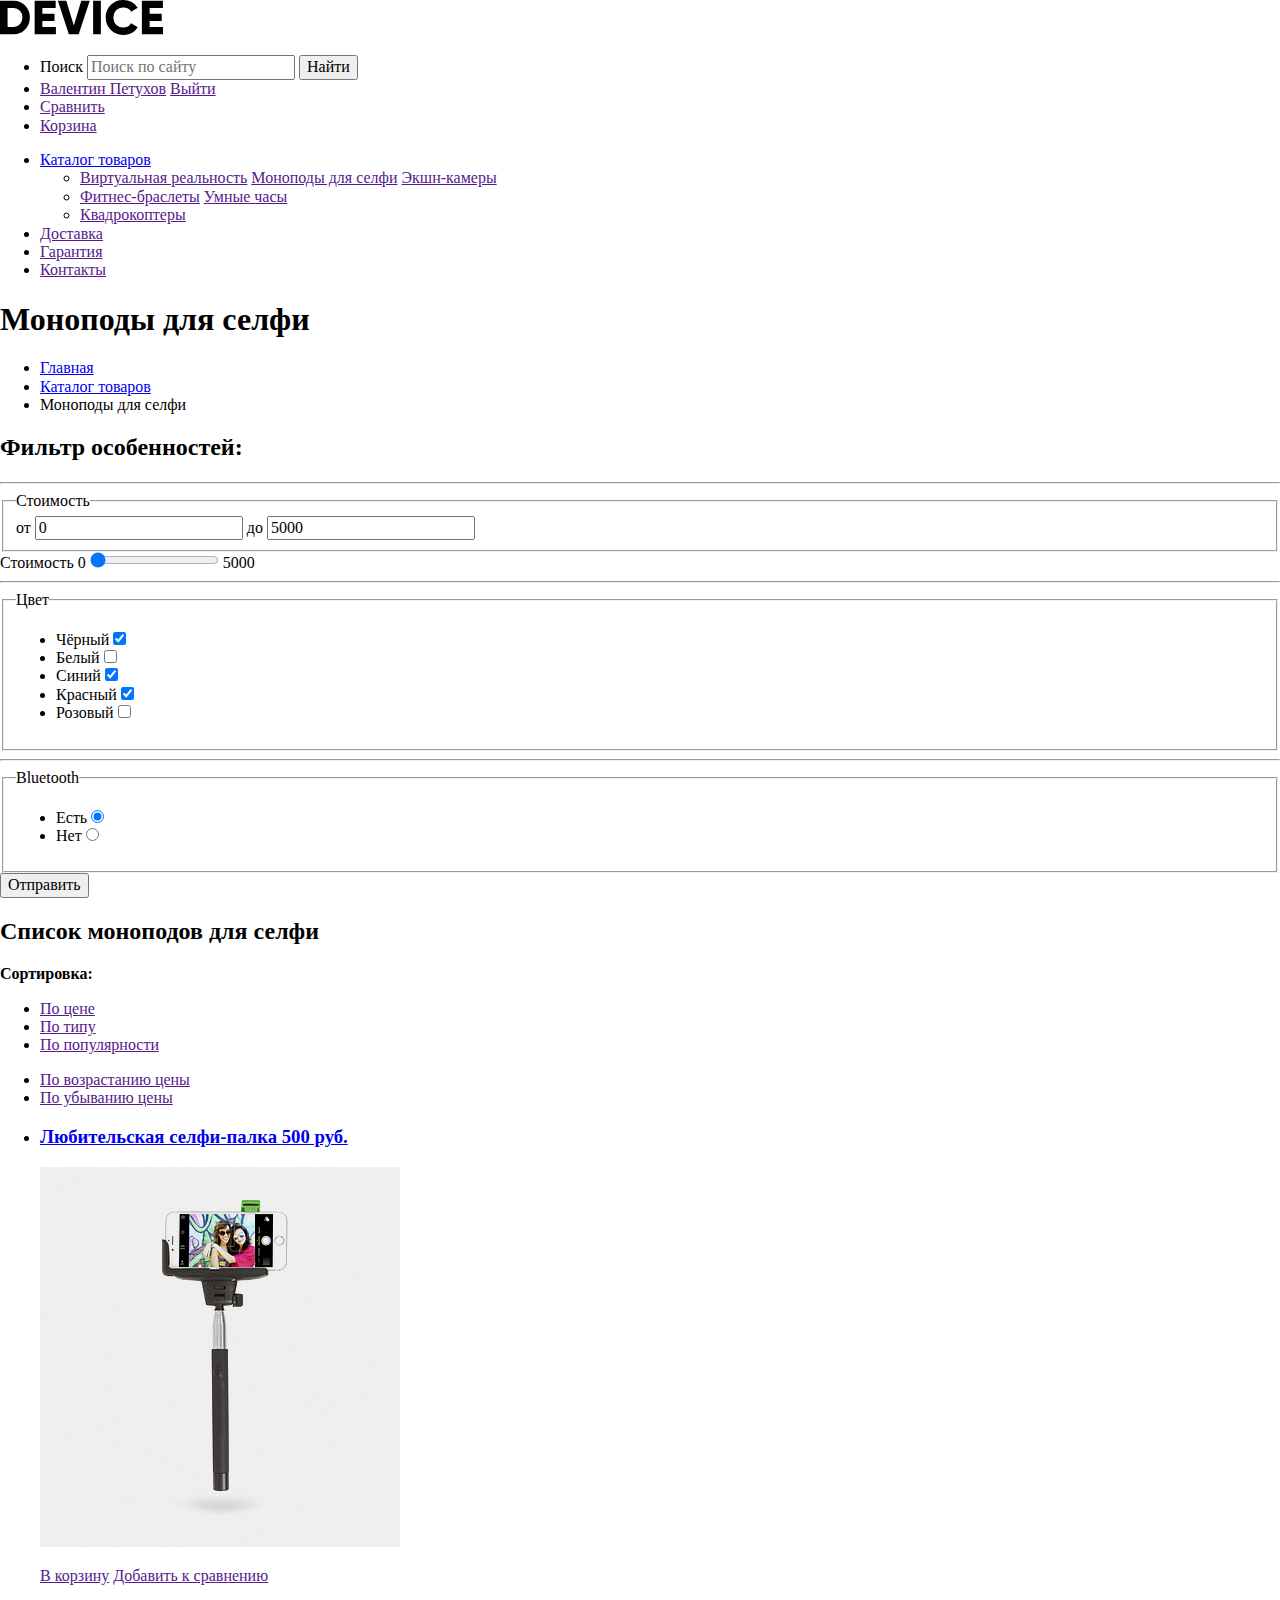
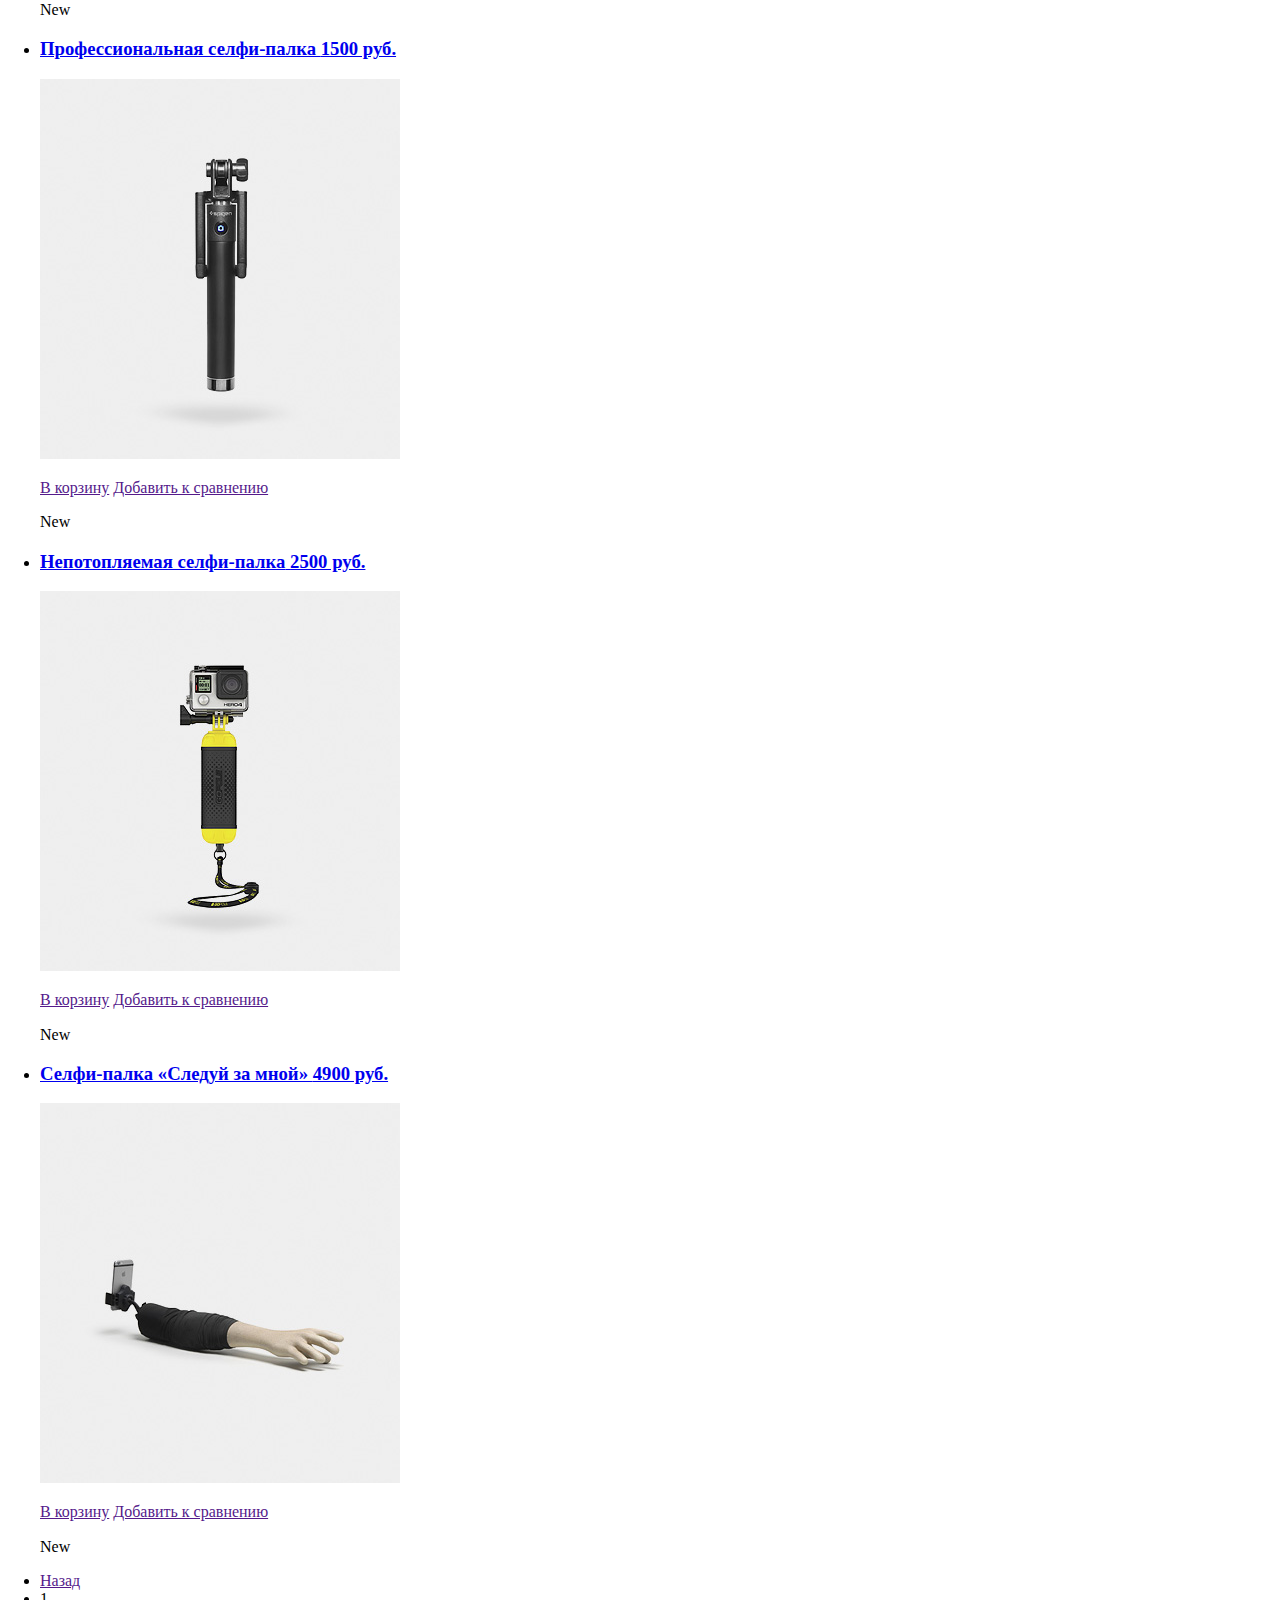
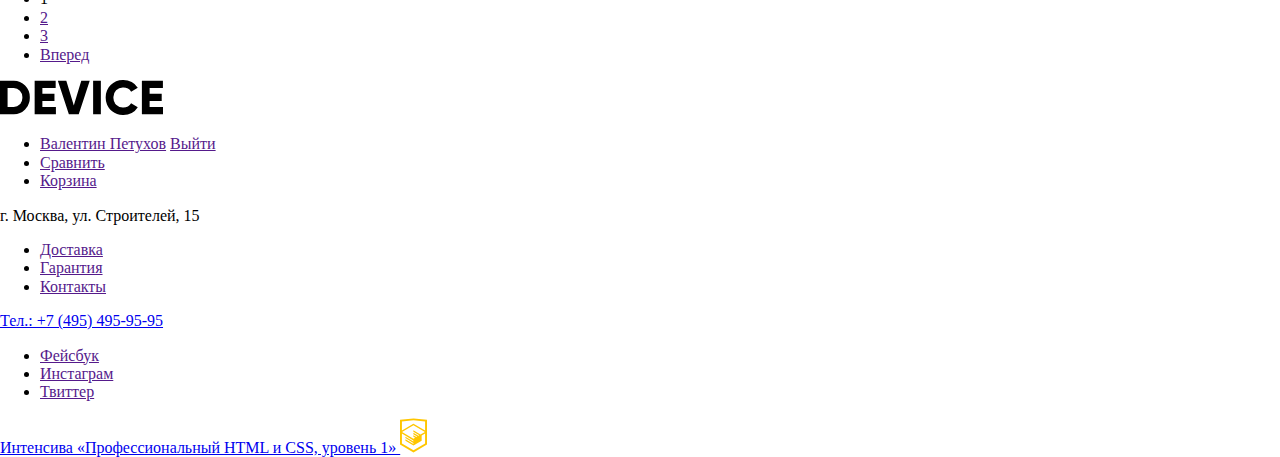
==== catalog.html @ 9bf0dfb0 "Site files added" ====
<!DOCTYPE html>
<html lang="ru">
  <head>
    <meta charset="utf-8">
    <title>Девайс интернет-магазин гаджетов</title>
    <link rel="stylesheet" href="css/normalize.css">
  </head>
  <body>
    <div class="container">
      <header class="main-header">
        <nav class="main-nav">
          <a class="main-header-logo" href="index.html">
            <img src="img/device-logo.svg" width="163" height="35" alt="Логотип сайта Device">
          </a>
          <ul class="user-nav">
            <li>
              <form action="https://echo.htmlacademy.ru" method="GET">
                <label class="visually-hidden" for="search-field">Поиск</label>
                <input type="search" name="search" id="search-field" placeholder="Поиск по сайту">
                <button type="submit">Найти</button>
              </form>
            </li>
            <li>
              <a href="">Валентин Петухов</a>
              <a href="">Выйти</a>
            </li>
            <li><a href="">Сравнить</a></li>
            <li><a href="">Корзина</a></li>
          </ul>
          <ul class="menu-nav">
            <li>
              <a href="catalog.html">Каталог товаров</a>
              <ul class="submenu-nav">
                <li>
                  <a href="">Виртуальная реальность</a>
                  <a href="">Моноподы для селфи</a>
                  <a href="">Экшн-камеры</a>
                </li>
                <li>
                  <a href="">Фитнес-браслеты</a>
                  <a href="">Умные часы</a>
                </li>
                <li>
                  <a href="">Квадрокоптеры</a>
                </li>
              </ul>
            </li>
            <li><a href="">Доставка</a></li>
            <li><a href="">Гарантия</a></li>
            <li><a href="">Контакты</a></li>
          </ul>
        </nav>
      </header>
    </div>

    <main class="container">
      <h1 class="page-title">Моноподы для селфи</h1>
      <ul class="breadcrumbs">
        <li><a href="index.html">Главная</a></li>
        <li><a href="catalog.html">Каталог товаров</a></li>
        <li class="breadcrumbs-current">Моноподы для селфи</li>
      </ul>

    <section class="filters">
      <h2 class="visually-hidden">Фильтр особенностей:</h2>
      <form class="filter" action="https://echo.htmlacademy.ru" method="GET">
        <hr>
        <fieldset>
          <legend>Стоимость</legend>
          <div class="range-filter">
            <div class="range-controls">
              <div class="scale">
                <div class="bar"></div>
              </div>
              <div class="toggle toggle-min"></div>
              <div class="toggle toggle-max"></div>
            </div>
            <div class="price-controls">
              <label class="min-price">от <input name="min-price" type="text" value="0"></label>
              <label class="max-price">до <input name="max-price" type="text" value="5000"></label>
            </div>
          </div>
        </fieldset>
        <label for="filter-cost">Стоимость</label>
        0 <input type="range" name="cost" id="filter-cost" value="0" min="0" max="5000"> 5000
        <hr>
        <fieldset>
          <legend>Цвет</legend>
          <ul>
            <li class="filter-option">
              <label for="black-color">Чёрный</label>
              <input class="visually-hidden filter-input filter-input-checkbox" type="checkbox" name="black-filter" id="black-color" checked>
            </li>
            <li class="filter-option">
              <label for="white-color">Белый</label>
              <input class="visually-hidden filter-input filter-input-checkbox" type="checkbox" name="white-filter" id="white-color">
            </li>
            <li class="filter-option">
              <label for="blue-color">Синий</label>
              <input class="visually-hidden filter-input filter-input-checkbox" type="checkbox" name="blue-filter" id="blue-color" checked>
            </li>
            <li class="filter-option">
              <label for="red-color">Красный</label>
              <input class="visually-hidden filter-input filter-input-checkbox" type="checkbox" name="red-filter" id="red-color" checked>
            </li>
            <li class="filter-option">
              <label for="pink-color">Розовый</label>
              <input class="visually-hidden filter-input filter-input-checkbox" type="checkbox" name="pink-filter" id="pink-color">
            </li>
          </ul>
        </fieldset>
        <hr>
        <fieldset>
          <legend>Bluetooth</legend>
          <ul>
            <li class="filter-option">
              <label for="bluetooth-yes">Есть</label>
              <input class="visually-hidden filter-input filter-input-radio" type="radio" value="bluetooth-yes" name="bluetooth" id="bluetooth-yes" checked>
            </li>
            <li class="filter-option">
              <label for="bluetooth-no">Нет</label>
              <input class="visually-hidden filter-input filter-input-radio" type="radio" value="bluetooth-no" name="bluetooth" id="bluetooth-no">
            </li>
          </ul>
        </fieldset>
        <button class="button button-filter" type="submit">Отправить</button>
      </form>
    </section>

    <section class="catalog">
      <h2 class="visually-hidden">Список моноподов для селфи</h2>
      <div class="sort">
        <b>Сортировка:</b>
        <ul>
          <li><a href="">По цене</a></li>
          <li><a href="">По типу</a></li>
          <li><a href="">По популярности</a></li>
        </ul>
        <ul>
          <li><a href="">По возрастанию цены</a></li>
          <li><a href="">По убыванию цены</a></li>
        </ul>
      </div>
      <ul class="catalog-list">
        <li class="catalog-item">
          <h3>
            <a href="catalog-item.html">
              <span>Любительская селфи-палка</span>
              <span>500 руб.</span>
            </a>
          </h3>
          <p>
            <a href="catalog-item.html">
              <img src="img/item-1.jpg" width="360" height="380" alt="Любительская селфи-палка">
            </a>
          </p>
          <p>
            <a href="">В корзину</a>
            <a href="">Добавить к сравнению</a>
          </p>
          <span class="visually-hidden new-item">New</span>
        </li>

        <li class="catalog-item">
          <h3>
            <a href="catalog-item.html">
              <span>Профессиональная селфи-палка</span>
              <span>1500 руб.</span>
            </a>
          </h3>
          <p>
            <a href="catalog-item.html">
              <img src="img/item-2.jpg" width="360" height="380" alt="Профессиональная селфи-палка">
            </a>
          </p>
          <p>
            <a href="">В корзину</a>
            <a href="">Добавить к сравнению</a>
          </p>
          <span class="visually-hidden new-item">New</span>
        </li>

        <li class="catalog-item">
          <h3>
            <a href="catalog-item.html">
              <span>Непотопляемая селфи-палка</span>
              <span>2500 руб.</span>
            </a>
          </h3>
          <p>
            <a href="catalog-item.html">
              <img src="img/item-3.jpg" width="360" height="380" alt="Непотопляемая селфи-палка">
            </a>
          </p>
          <p>
            <a href="">В корзину</a>
            <a href="">Добавить к сравнению</a>
          </p>
          <span class="visually-hidden new-item">New</span>
        </li>

        <li class="catalog-item">
          <h3>
            <a href="catalog-item.html">
              <span>Селфи-палка «Следуй за мной»</span>
              <span>4900 руб.</span>
            </a>
          </h3>
          <p>
            <a href="catalog-item.html">
              <img src="img/item-4.jpg" width="360" height="380" alt="Селфи-палка «Следуй за мной»">
            </a>
          </p>
          <p>
            <a href="">В корзину</a>
            <a href="">Добавить к сравнению</a>
          </p>
          <span class="visually-hidden new-item">New</span>
        </li>
      </ul>
      <ul class="pagination-list">
        <li class="pagination-item pagination-item-prev"><a href="">Назад</a></li>
        <li class="pagination-item pagination-item-current"><a>1</a></li>
        <li class="pagination-item"><a href="">2</a></li>
        <li class="pagination-item"><a href="">3</a></li>
        <li class="pagination-item popular-item-next"><a href="">Вперед</a></li>
      </ul>
    </section>
    </main>
    <footer class="main-footer">
      <div class="footer-user-block">
        <img src="img/device-logo.svg" width="163" height="35" alt="Логотип сайта Device">
        <ul>
          <li>
            <a href="">Валентин Петухов</a>
            <a href="">Выйти</a>
          </li>
          <li><a href="">Сравнить</a></li>
          <li><a href="">Корзина</a></li>
        </ul>
      </div>
      <div class="footer-contacts">
        <p>г. Москва, ул. Строителей, 15</p>
        <ul>
          <li><a href="">Доставка</a></li>
          <li><a href="">Гарантия</a></li>
          <li><a href="">Контакты</a></li>
        </ul>
        <a href="tel:+74954959595" aria-label="Телефон для связи">Тел.: +7 (495) 495-95-95</a>
      </div>
      <div class="footer-social">
        <ul>
          <li><a class="social-button" href="">Фейсбук</a></li>
          <li><a class="social-button" href="">Инстаграм</a></li>
          <li><a class="social-button" href="">Твиттер</a></li>
        </ul>
        <a href="https://htmlacademy.ru/intensive/htmlcss">Интенсива «Профессиональный HTML и CSS, уровень 1»
          <img src="img/logo-htmlacademy.svg" alt="HTML Academy" width="27" height="35">
        </a>
      </div>
    </footer>
  </body>
</html>
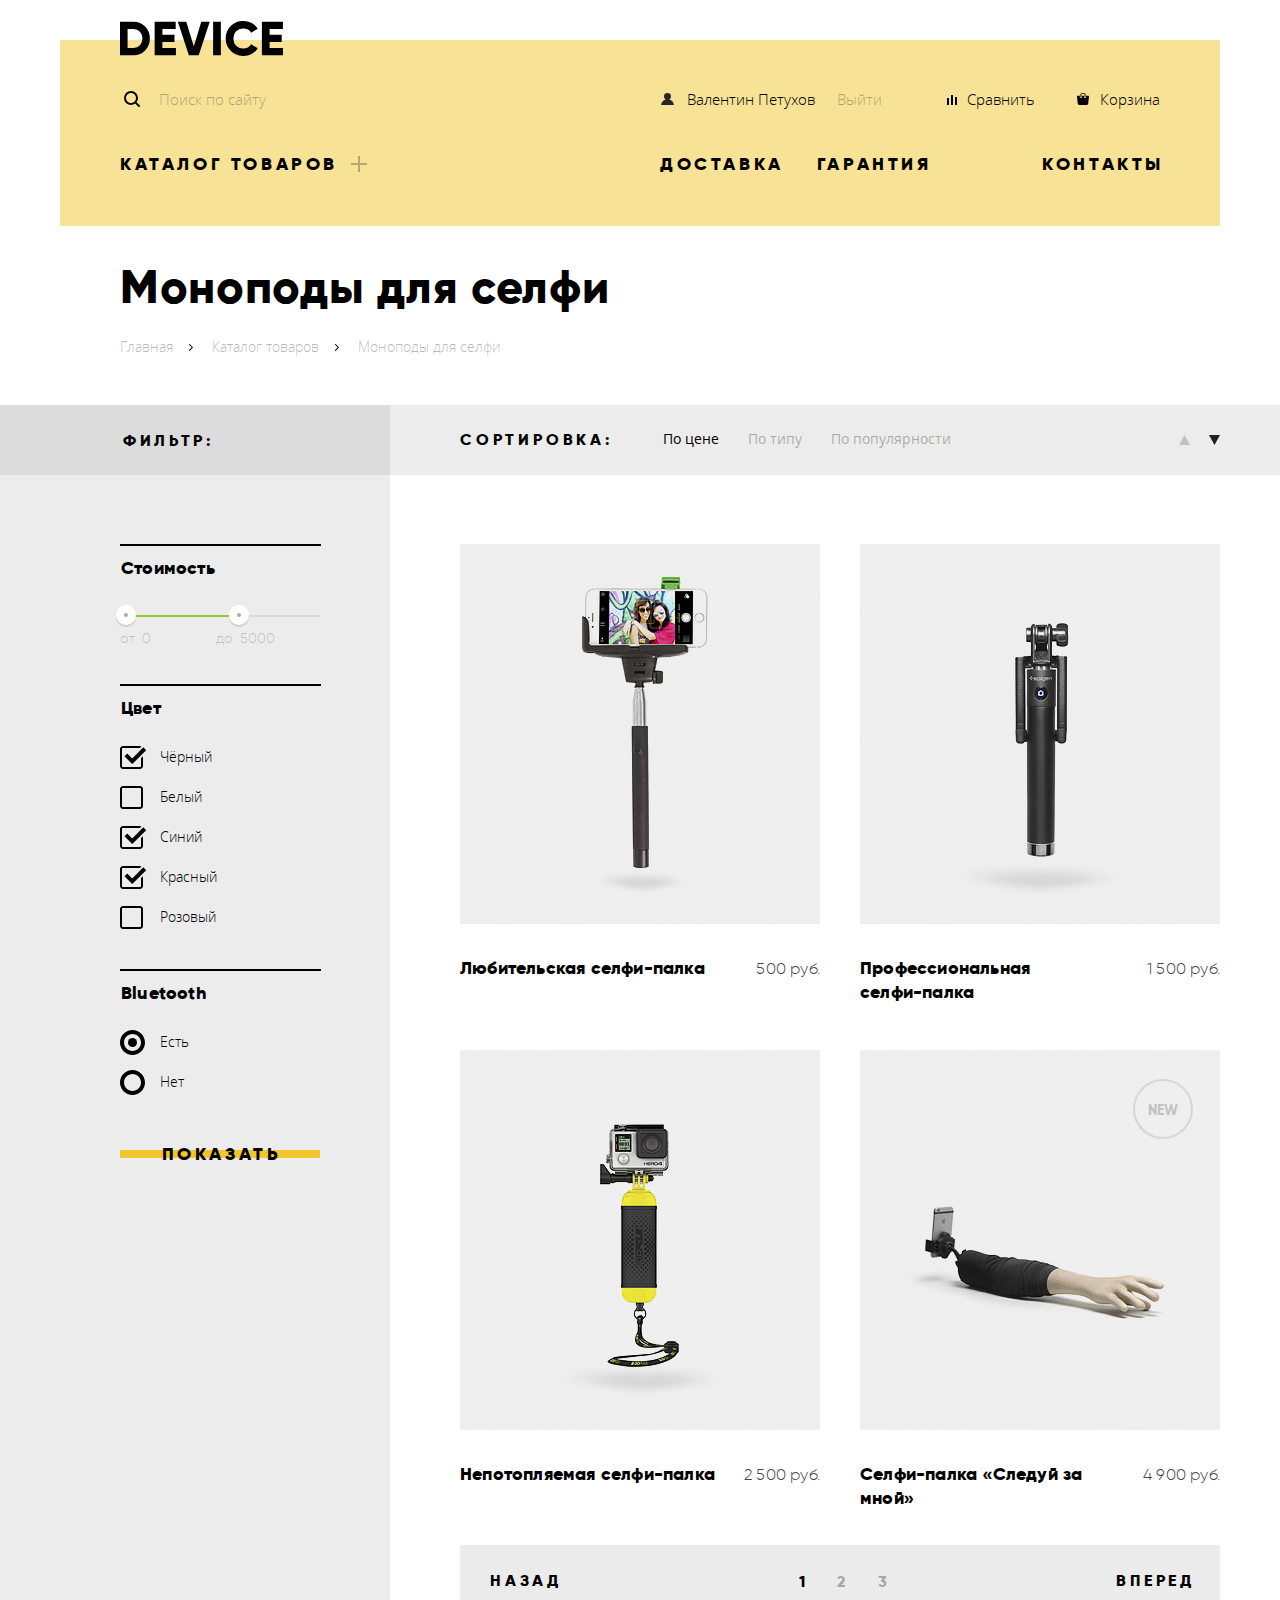
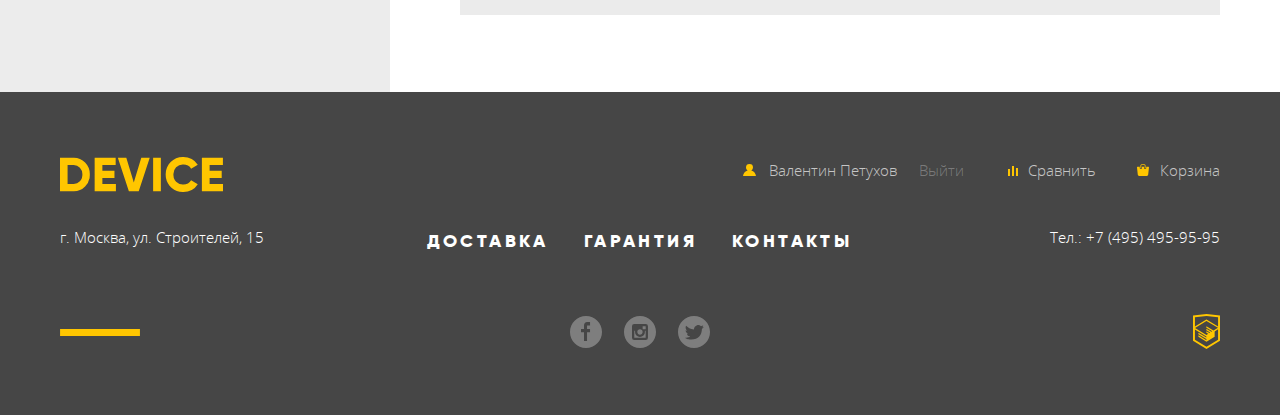
==== commit b5a20911: "Add files via upload" ====
--- a/catalog.html
+++ b/catalog.html
@@ -4,33 +4,35 @@
     <meta charset="utf-8">
     <title>Девайс интернет-магазин гаджетов</title>
     <link rel="stylesheet" href="css/normalize.css">
+    <link rel="stylesheet" href="css/style.min.css">
   </head>
-  <body>
+  <body class="inner-page">
     <div class="container">
       <header class="main-header">
-        <nav class="main-nav">
-          <a class="main-header-logo" href="index.html">
+        <nav class="main-navigation">
+          <a class="header-logo" href="index.html">
             <img src="img/device-logo.svg" width="163" height="35" alt="Логотип сайта Device">
           </a>
           <ul class="user-nav">
+            <li class="search-block">
+              <form class="search-form" action="https://echo.htmlacademy.ru" method="GET">
+
+                <input type="search" name="search" id="search-field" placeholder="Поиск по сайту">
+                <label for="search-field"><span class="visually-hidden">Поиск</span></label>
+                <button class="search-button" type="submit">Найти</button>
+              </form>
+            </li>
             <li>
-              <form action="https://echo.htmlacademy.ru" method="GET">
-                <label class="visually-hidden" for="search-field">Поиск</label>
-                <input type="search" name="search" id="search-field" placeholder="Поиск по сайту">
-                <button type="submit">Найти</button>
-              </form>
-            </li>
+              <a class="user-link user-link--profile" href="user-profile.html">Валентин Петухов</a>
+              <a class="user-link user-link--login" href="">Выйти</a>
+            </li>
+            <li><a class="user-link user-link--compare" href="">Сравнить</a></li>
+            <li><a class="user-link user-link--cart" href="">Корзина</a></li>
+          </ul>
+          <ul class="site-nav">
             <li>
-              <a href="">Валентин Петухов</a>
-              <a href="">Выйти</a>
-            </li>
-            <li><a href="">Сравнить</a></li>
-            <li><a href="">Корзина</a></li>
-          </ul>
-          <ul class="menu-nav">
-            <li>
-              <a href="catalog.html">Каталог товаров</a>
-              <ul class="submenu-nav">
+              <a>Каталог товаров</a>
+              <ul class="sub-menu">
                 <li>
                   <a href="">Виртуальная реальность</a>
                   <a href="">Моноподы для селфи</a>
@@ -53,210 +55,237 @@
       </header>
     </div>
 
-    <main class="container">
-      <h1 class="page-title">Моноподы для селфи</h1>
-      <ul class="breadcrumbs">
-        <li><a href="index.html">Главная</a></li>
-        <li><a href="catalog.html">Каталог товаров</a></li>
-        <li class="breadcrumbs-current">Моноподы для селфи</li>
-      </ul>
-
-    <section class="filters">
-      <h2 class="visually-hidden">Фильтр особенностей:</h2>
-      <form class="filter" action="https://echo.htmlacademy.ru" method="GET">
-        <hr>
-        <fieldset>
-          <legend>Стоимость</legend>
-          <div class="range-filter">
-            <div class="range-controls">
-              <div class="scale">
-                <div class="bar"></div>
-              </div>
-              <div class="toggle toggle-min"></div>
-              <div class="toggle toggle-max"></div>
-            </div>
-            <div class="price-controls">
-              <label class="min-price">от <input name="min-price" type="text" value="0"></label>
-              <label class="max-price">до <input name="max-price" type="text" value="5000"></label>
-            </div>
-          </div>
-        </fieldset>
-        <label for="filter-cost">Стоимость</label>
-        0 <input type="range" name="cost" id="filter-cost" value="0" min="0" max="5000"> 5000
-        <hr>
-        <fieldset>
-          <legend>Цвет</legend>
-          <ul>
-            <li class="filter-option">
-              <label for="black-color">Чёрный</label>
-              <input class="visually-hidden filter-input filter-input-checkbox" type="checkbox" name="black-filter" id="black-color" checked>
-            </li>
-            <li class="filter-option">
-              <label for="white-color">Белый</label>
-              <input class="visually-hidden filter-input filter-input-checkbox" type="checkbox" name="white-filter" id="white-color">
-            </li>
-            <li class="filter-option">
-              <label for="blue-color">Синий</label>
-              <input class="visually-hidden filter-input filter-input-checkbox" type="checkbox" name="blue-filter" id="blue-color" checked>
-            </li>
-            <li class="filter-option">
-              <label for="red-color">Красный</label>
-              <input class="visually-hidden filter-input filter-input-checkbox" type="checkbox" name="red-filter" id="red-color" checked>
-            </li>
-            <li class="filter-option">
-              <label for="pink-color">Розовый</label>
-              <input class="visually-hidden filter-input filter-input-checkbox" type="checkbox" name="pink-filter" id="pink-color">
-            </li>
-          </ul>
-        </fieldset>
-        <hr>
-        <fieldset>
-          <legend>Bluetooth</legend>
-          <ul>
-            <li class="filter-option">
-              <label for="bluetooth-yes">Есть</label>
-              <input class="visually-hidden filter-input filter-input-radio" type="radio" value="bluetooth-yes" name="bluetooth" id="bluetooth-yes" checked>
-            </li>
-            <li class="filter-option">
-              <label for="bluetooth-no">Нет</label>
-              <input class="visually-hidden filter-input filter-input-radio" type="radio" value="bluetooth-no" name="bluetooth" id="bluetooth-no">
-            </li>
-          </ul>
-        </fieldset>
-        <button class="button button-filter" type="submit">Отправить</button>
-      </form>
-    </section>
-
-    <section class="catalog">
-      <h2 class="visually-hidden">Список моноподов для селфи</h2>
-      <div class="sort">
-        <b>Сортировка:</b>
-        <ul>
-          <li><a href="">По цене</a></li>
-          <li><a href="">По типу</a></li>
-          <li><a href="">По популярности</a></li>
-        </ul>
-        <ul>
-          <li><a href="">По возрастанию цены</a></li>
-          <li><a href="">По убыванию цены</a></li>
+    <main class="inner-content">
+      <div class="container">
+        <h1 class="page-title">Моноподы для селфи</h1>
+        <ul class="breadcrumbs">
+          <li><a href="index.html">Главная</a></li>
+          <li><a href="catalog.html">Каталог товаров</a></li>
+          <li class="breadcrumbs-current">Моноподы для селфи</li>
         </ul>
       </div>
-      <ul class="catalog-list">
-        <li class="catalog-item">
-          <h3>
-            <a href="catalog-item.html">
-              <span>Любительская селфи-палка</span>
-              <span>500 руб.</span>
+
+      <div class="catalog-wrapper">
+        <div class="container">
+          <div class="main-container">
+            <div class="catalog-columns">
+              <section class="filters">
+                <h2>Фильтр:</h2>
+                <form class="filter" action="https://echo.htmlacademy.ru" method="GET">
+                  <hr>
+                  <fieldset>
+                    <legend>Стоимость</legend>
+                    <div class="range-filter">
+                      <div class="range-controls">
+                        <div class="scale">
+                          <div class="bar"></div>
+                        </div>
+                        <div class="toggle toggle-min"></div>
+                        <div class="toggle toggle-max"></div>
+                      </div>
+                      <div class="price-controls">
+                        <label class="min-price">от <input name="min-price" type="text" value="0"></label>
+                        <label class="max-price">до <input name="max-price" type="text" value="5000"></label>
+                      </div>
+                    </div>
+                  </fieldset>
+
+                  <hr>
+                  <fieldset>
+                    <legend>Цвет</legend>
+                    <ul class="filter-color">
+                      <li class="filter-option">
+                        <input class="visually-hidden filter-input filter-input-checkbox" type="checkbox" name="black-filter" id="black-color" checked>
+                        <label for="black-color">Чёрный</label>
+                      </li>
+                      <li class="filter-option">
+                        <input class="visually-hidden filter-input filter-input-checkbox" type="checkbox" name="white-filter" id="white-color">
+                        <label for="white-color">Белый</label>
+                      </li>
+                      <li class="filter-option">
+                        <input class="visually-hidden filter-input filter-input-checkbox" type="checkbox" name="blue-filter" id="blue-color" checked>
+                        <label for="blue-color">Синий</label>
+                      </li>
+                      <li class="filter-option">
+                        <input class="visually-hidden filter-input filter-input-checkbox" type="checkbox" name="red-filter" id="red-color" checked>
+                        <label for="red-color">Красный</label>
+                      </li>
+                      <li class="filter-option">
+                        <input class="visually-hidden filter-input filter-input-checkbox" type="checkbox" name="pink-filter" id="pink-color">
+                        <label for="pink-color">Розовый</label>
+                      </li>
+                    </ul>
+                  </fieldset>
+                  <hr>
+                  <fieldset>
+                    <legend>Bluetooth</legend>
+                    <ul class="filter-bluetooth">
+                      <li class="filter-option">
+                        <input class="visually-hidden filter-input filter-input-radio" type="radio" value="bluetooth-yes" name="bluetooth" id="bluetooth-yes" checked>
+                        <label for="bluetooth-yes">Есть</label>
+                      </li>
+                      <li class="filter-option">
+                        <input class="visually-hidden filter-input filter-input-radio" type="radio" value="bluetooth-no" name="bluetooth" id="bluetooth-no">
+                        <label for="bluetooth-no">Нет</label>
+                      </li>
+                    </ul>
+                  </fieldset>
+                  <button class="button button-filter" type="submit">Показать</button>
+                </form>
+              </section>
+
+              <section class="catalog">
+                <div class="sort">
+                  <h2>Сортировка:</h2>
+                  <ul class="sort-type">
+                    <li><a class="sort-link sort-link--active">По цене</a></li>
+                    <li><a class="sort-link" href="">По типу</a></li>
+                    <li><a class="sort-link" href="">По популярности</a></li>
+                  </ul>
+                  <ul class="sort-switch">
+                    <li><a class="sort-link sort-link--ascending" href=""><span class="visually-hidden">По возрастанию</span></a></li>
+                    <li><a class="sort-link sort-link--active sort-link--descending" href=""><span class="visually-hidden">По убыванию</span></a></li>
+                  </ul>
+                </div>
+                <ul class="catalog-items">
+                  <li class="catalog-item">
+                    <h3>
+                      <a class="item-link" href="catalog-item.html">
+                        <span class="item-title">Любительская селфи-палка</span>
+                        <span class="item-price">500 руб.</span>
+                      </a>
+                    </h3>
+                    <a class="item-image" href="catalog-item.html">
+                      <img src="img/item-1.jpg" width="360" height="380" alt="Любительская селфи-палка">
+                      <span class="flag">New</span>
+                    </a>
+                    <div class="item-actions">
+                      <a class="button" href="">В корзину</a>
+                      <a class="add-to-compare" href="">Добавить к сравнению</a>
+                    </div>
+                  </li>
+
+                  <li class="catalog-item">
+                    <h3>
+                      <a class="item-link" href="catalog-item.html">
+                        <span class="item-title">Профессиональная<br> селфи-палка</span>
+                        <span class="item-price">1 500 руб.</span>
+                      </a>
+                    </h3>
+                    <a class="item-image" href="catalog-item.html">
+                      <img src="img/item-2.jpg" width="360" height="380" alt="Профессиональная селфи-палка">
+                      <span class="flag">New</span>
+                    </a>
+                    <div class="item-actions">
+                      <a class="button" href="">В корзину</a>
+                      <a class="add-to-compare" href="">Добавить к сравнению</a>
+                    </div>
+                  </li>
+
+                  <li class="catalog-item">
+                    <h3>
+                      <a class="item-link" href="catalog-item.html">
+                        <span class="item-title">Непотопляемая селфи-палка</span>
+                        <span class="item-price">2 500 руб.</span>
+                      </a>
+                    </h3>
+                    <a class="item-image" href="catalog-item.html">
+                      <img src="img/item-3.jpg" width="360" height="380" alt="Непотопляемая селфи-палка">
+                      <span class="flag">New</span>
+                    </a>
+                    <div class="item-actions">
+                      <a class="button" href="">В корзину</a>
+                      <a class="add-to-compare" href="">Добавить к сравнению</a>
+                    </div>
+                  </li>
+
+                  <li class="catalog-item">
+                    <h3>
+                      <a class="item-link" href="catalog-item.html">
+                        <span class="item-title">Селфи-палка «Следуй за<br> мной»</span>
+                        <span class="item-price">4 900 руб.</span>
+                      </a>
+                    </h3>
+                    <a class="item-image" href="catalog-item.html">
+                      <img src="img/item-4.jpg" width="360" height="380" alt="Селфи-палка «Следуй за мной»">
+                      <span class="flag flag-new">New</span>
+                    </a>
+                    <div class="item-actions">
+                      <a class="button" href="">В корзину</a>
+                      <a class="add-to-compare" href="">Добавить к сравнению</a>
+                    </div>
+                  </li>
+                </ul>
+                <div class="pagination-list">
+                  <button class="pagination-button pagination-button-back">Назад</button>
+                  <ul>
+                    <li class="pagination-button">
+                      <a class="pagination-link pagination-link-current">1</a>
+                    </li>
+                    <li class="pagination-button">
+                      <a class="pagination-link" href="">2</a>
+                    </li>
+                    <li class="pagination-button">
+                      <a class="pagination-link" href="">3</a>
+                    </li>
+                  </ul>
+                  <button class="pagination-button pagination-button-next">Вперед</button>
+                </div>
+              </section>
+            </div>
+          </div>
+        </div>
+      </div>
+    </main>
+    <footer class="main-footer ">
+      <div class="container">
+        <div class="footer-wrapper">
+          <div class="footer-user-block">
+          <a class="footer-logo" href="index.html">
+            <svg xmlns="http://www.w3.org/2000/svg" width="163" height="35" viewBox="0 0 163 35">
+                <path id="_-e-logo" d="M-.151.702v33.6h13.532a15.72 15.72 0 0 0 11.72-4.824 16.458 16.458 0 0 0 4.712-11.976 16.458 16.458 0 0 0-4.712-11.976A15.723 15.723 0 0 0 13.381.702H-.151zM7.582 26.91V8.091h5.8a8.646 8.646 0 0 1 6.5 2.568 9.407 9.407 0 0 1 2.489 6.84 9.406 9.406 0 0 1-2.489 6.84 8.642 8.642 0 0 1-6.5 2.568h-5.8zm34.8-5.952h12.082v-7.3H42.378V8.091h13.291V.702H34.645v33.6H55.91V26.91H42.378v-5.952zm36.343 13.344L89.744.702h-8.458l-7.491 24.72L66.304.702h-8.457l11.019 33.6h9.859zm14.4 0h7.733V.702h-7.733v33.6zm38.615-1.416a15.506 15.506 0 0 0 6.041-5.688l-6.67-3.84a7.482 7.482 0 0 1-3.165 3.024 9.87 9.87 0 0 1-4.664 1.1 9.595 9.595 0 0 1-7.177-2.736 9.909 9.909 0 0 1-2.682-7.248 9.909 9.909 0 0 1 2.682-7.248 9.595 9.595 0 0 1 7.177-2.736 9.897 9.897 0 0 1 4.639 1.08 7.592 7.592 0 0 1 3.19 3.048l6.67-3.84a15.873 15.873 0 0 0-6.09-5.688 17.42 17.42 0 0 0-8.409-2.088c-9.779-.272-17.797 7.691-17.591 17.472-.208 9.781 7.809 17.747 17.588 17.476a17.52 17.52 0 0 0 8.458-2.088zm17.881-11.928h12.082v-7.3h-12.085V8.091h13.29V.702h-21.023v33.6h21.265V26.91h-13.532v-5.952z" class="cls-1" data-name="-e-logo"/>
+            </svg>
+          </a>
+          <ul class="footer-user-nav">
+            <li>
+              <a class="footer-user-link user-link--profile" href="user-profile.html">Валентин Петухов</a>
+              <a class="footer-user-link footer-user-link--login" href="">Выйти</a>
+            </li>
+            <li><a class="footer-user-link user-link--compare" href="">Сравнить</a></li>
+            <li><a class="footer-user-link user-link--cart" href="">Корзина</a></li>
+          </ul>
+          </div>
+
+          <div class="footer-contacts">
+            <p>г. Москва, ул. Строителей, 15</p>
+            <ul>
+              <li><a href="">Доставка</a></li>
+              <li><a href="">Гарантия</a></li>
+              <li><a href="">Контакты</a></li>
+            </ul>
+            <a href="tel:+74954959595" aria-label="Телефон для связи">Тел.: +7 (495) 495-95-95</a>
+          </div>
+
+          <div class="footer-social">
+            <ul>
+              <li>
+                <a class="social-button social-button--facebook" href="https://www.facebook.com/"><span class="visually-hidden">Фейсбук</span>
+                </a>
+              </li>
+              <li>
+                <a class="social-button social-button--instagram" href=""><span class="visually-hidden">Инстаграм</span>
+                </a>
+              </li>
+              <li>
+                <a class="social-button social-button--twitter" href=""><span class="visually-hidden">Твиттер</span>
+                </a>
+              </li>
+            </ul>
+            <a class="logo-htmlacademy" href="https://htmlacademy.ru/intensive/htmlcss">
+              <img src="img/logo-htmlacademy.svg" alt="Интенсив «Профессиональный HTML и CSS, уровень 1»" width="27" height="35">
             </a>
-          </h3>
-          <p>
-            <a href="catalog-item.html">
-              <img src="img/item-1.jpg" width="360" height="380" alt="Любительская селфи-палка">
-            </a>
-          </p>
-          <p>
-            <a href="">В корзину</a>
-            <a href="">Добавить к сравнению</a>
-          </p>
-          <span class="visually-hidden new-item">New</span>
-        </li>
-
-        <li class="catalog-item">
-          <h3>
-            <a href="catalog-item.html">
-              <span>Профессиональная селфи-палка</span>
-              <span>1500 руб.</span>
-            </a>
-          </h3>
-          <p>
-            <a href="catalog-item.html">
-              <img src="img/item-2.jpg" width="360" height="380" alt="Профессиональная селфи-палка">
-            </a>
-          </p>
-          <p>
-            <a href="">В корзину</a>
-            <a href="">Добавить к сравнению</a>
-          </p>
-          <span class="visually-hidden new-item">New</span>
-        </li>
-
-        <li class="catalog-item">
-          <h3>
-            <a href="catalog-item.html">
-              <span>Непотопляемая селфи-палка</span>
-              <span>2500 руб.</span>
-            </a>
-          </h3>
-          <p>
-            <a href="catalog-item.html">
-              <img src="img/item-3.jpg" width="360" height="380" alt="Непотопляемая селфи-палка">
-            </a>
-          </p>
-          <p>
-            <a href="">В корзину</a>
-            <a href="">Добавить к сравнению</a>
-          </p>
-          <span class="visually-hidden new-item">New</span>
-        </li>
-
-        <li class="catalog-item">
-          <h3>
-            <a href="catalog-item.html">
-              <span>Селфи-палка «Следуй за мной»</span>
-              <span>4900 руб.</span>
-            </a>
-          </h3>
-          <p>
-            <a href="catalog-item.html">
-              <img src="img/item-4.jpg" width="360" height="380" alt="Селфи-палка «Следуй за мной»">
-            </a>
-          </p>
-          <p>
-            <a href="">В корзину</a>
-            <a href="">Добавить к сравнению</a>
-          </p>
-          <span class="visually-hidden new-item">New</span>
-        </li>
-      </ul>
-      <ul class="pagination-list">
-        <li class="pagination-item pagination-item-prev"><a href="">Назад</a></li>
-        <li class="pagination-item pagination-item-current"><a>1</a></li>
-        <li class="pagination-item"><a href="">2</a></li>
-        <li class="pagination-item"><a href="">3</a></li>
-        <li class="pagination-item popular-item-next"><a href="">Вперед</a></li>
-      </ul>
-    </section>
-    </main>
-    <footer class="main-footer">
-      <div class="footer-user-block">
-        <img src="img/device-logo.svg" width="163" height="35" alt="Логотип сайта Device">
-        <ul>
-          <li>
-            <a href="">Валентин Петухов</a>
-            <a href="">Выйти</a>
-          </li>
-          <li><a href="">Сравнить</a></li>
-          <li><a href="">Корзина</a></li>
-        </ul>
-      </div>
-      <div class="footer-contacts">
-        <p>г. Москва, ул. Строителей, 15</p>
-        <ul>
-          <li><a href="">Доставка</a></li>
-          <li><a href="">Гарантия</a></li>
-          <li><a href="">Контакты</a></li>
-        </ul>
-        <a href="tel:+74954959595" aria-label="Телефон для связи">Тел.: +7 (495) 495-95-95</a>
-      </div>
-      <div class="footer-social">
-        <ul>
-          <li><a class="social-button" href="">Фейсбук</a></li>
-          <li><a class="social-button" href="">Инстаграм</a></li>
-          <li><a class="social-button" href="">Твиттер</a></li>
-        </ul>
-        <a href="https://htmlacademy.ru/intensive/htmlcss">Интенсива «Профессиональный HTML и CSS, уровень 1»
-          <img src="img/logo-htmlacademy.svg" alt="HTML Academy" width="27" height="35">
-        </a>
+          </div>
+        </div>
       </div>
     </footer>
   </body>
--- a/css/style.min.css
+++ b/css/style.min.css
@@ -0,0 +1 @@
+@keyframes bounce{0%{transform:translateY(-2000px)}70%{transform:translateY(30px)}90%{transform:translateY(-10px)}to{transform:translateY(0)}}@font-face{font-family:"Gilroy";font-style:normal;font-weight:300;src:local("Gilroy"),url(../fonts/gilroylight.woff2) format("woff2"),url(../fonts/gilroylight.woff) format("woff")}@font-face{font-family:"Gilroy";font-style:normal;font-weight:800;src:local("Gilroy"),url(../fonts/gilroyextrabold.woff2) format("woff2"),url(../fonts/gilroyextrabold.woff) format("woff")}@font-face{font-family:"Open Sans";font-style:normal;font-weight:300;src:local("Opensans"),url(../fonts/opensanslight.woff2) format("woff2"),url(../fonts/opensanslight.woff) format("woff")}@font-face{font-family:"Open Sans";font-style:normal;font-weight:400;src:local("Opensans"),url(../fonts/opensans.woff2) format("woff2"),url(../fonts/opensans.woff) format("woff")}body{margin:0;padding:0;font-family:"Gilroy",Arial,sans-serif;font-weight:800;font-size:15px;line-height:24px;color:#000}a{text-decoration:none}img{max-width:100%;height:auto}.visually-hidden:not(:focus):not(:active),input[type=checkbox].visually-hidden,input[type=radio].visually-hidden{position:absolute;width:1px;height:1px;margin:-1px;border:0;padding:0;white-space:nowrap;clip-path:inset(100%);clip:rect(0 0 0 0);overflow:hidden}.button{position:relative;z-index:100;display:block;min-width:240px;padding-right:8px;padding-left:12px;font-weight:800;font-size:18px;line-height:24px;font-family:"Gilroy",Arial,sans-serif;color:#000;text-align:center;text-transform:uppercase;letter-spacing:3.6px;cursor:pointer}.button:active{color:rgba(0,0,0,.3)}.button::before{content:"";position:absolute;top:8px;left:0;z-index:-1;width:100%;padding-top:4px;padding-bottom:4px;background-color:#f0c52e}.button:focus::before,.button:hover::before{top:-8px;padding-top:20px;padding-bottom:20px;transition:all .1s linear}.container{margin:0 auto;width:1160px;padding-right:20px;padding-left:20px}.main-header{position:relative;margin-top:40px;padding:34px 60px 142px;background-color:#f7e296}.main-navigation{display:flex;flex-direction:column}.main-navigation a{color:#000}.header-logo{position:absolute;top:-19px;cursor:pointer}.header-logo:hover,.site-nav a:hover,.user-nav a:hover{opacity:.6}.header-logo:active,.site-nav a:active,.user-nav a:active{opacity:.3}.footer-logo svg,.header-logo img{pointer-events:none}.site-nav,.sub-menu,.user-nav{padding:0;list-style:none}.site-nav,.sub-menu{margin:0}.user-nav{display:flex;flex-wrap:wrap;align-items:baseline;justify-content:flex-start;margin:0 0 29px}.search-block{width:537px}.user-nav li:nth-child(2){margin-right:auto}.user-nav li:nth-child(4){margin-left:35px}.user-link{padding-left:30px}.user-link::before{content:"";position:absolute;bottom:0;left:0;width:20px;height:18px;background-repeat:no-repeat}.user-link--login::before,.user-link--profile::before{background-image:url(../img/user-icon.svg);background-position:4px 2px}.inner-page .user-link--login::before{background-image:none}.inner-page .user-link--login{padding-left:18px;color:rgba(0,0,0,.3)}.user-link--compare::before{background-image:url(../img/compare-icon.svg);background-position:10px 4px}.user-link--cart::before{background-image:url(../img/cart-icon.svg);background-position:7px 2px}.search-form,.user-link{position:relative}.search-form input{width:356px;padding:9px 15px 7px 39px;box-sizing:border-box;line-height:30px;color:#000;background-color:transparent;background-image:url(../img/search-icon.svg);background-repeat:no-repeat;background-position:4px 15px;border:0;border-bottom:transparent}.search-form input:focus{outline:0}.search-form label::before{content:"";position:absolute;bottom:0;left:0;display:none;width:410px;height:2px;background-color:#000}.link-link:active:focus,.search-button:focus::before,.search-form input:focus+label::before{display:block}input[type=search]::placeholder{font-weight:300;font-size:15px;line-height:30px;font-family:"Open Sans",Arial,sans-serif;color:rgba(0,0,0,.3)}input[type=search]:hover::placeholder{color:rgba(0,0,0,.6)}.search-button{display:inline-block;vertical-align:baseline;margin-left:-3px;padding:8px 18px 7px 19px;font-weight:300;font-size:15px;line-height:30px;background-color:transparent;border:2px solid #000;opacity:0;cursor:pointer;font-family:"Open Sans",Arial,sans-serif}.search-button::before{content:"";position:absolute;bottom:0;left:0;display:none;width:356px;height:2px;background-color:#000}.search-form input:focus~.search-button{opacity:1}.search-button:hover{color:#fff;background-color:#000}.search-button:focus{color:#fff;background-color:#000;opacity:1}.search-button:active{color:rgba(255,255,255,.3);background-color:#000;opacity:1}.site-nav{display:flex;flex-wrap:wrap;justify-content:space-between}.site-nav>li:nth-child(1){position:relative;margin-right:282px;padding-right:40px}.site-nav>li:nth-child(1)>a{display:block;padding-bottom:21px}.site-nav>li:nth-child(1)::before{content:"";position:absolute;top:4px;left:231px;width:16px;height:16px;background-image:url(../img/plus.svg);background-repeat:no-repeat;background-position:0 0;opacity:.3;cursor:pointer}.site-nav li:nth-child(2){margin-right:33px}.site-nav li:nth-child(3){margin-right:auto}.site-nav li:nth-child(4){margin-right:-4px}.site-nav a{font-size:18px;text-transform:uppercase;letter-spacing:3.6px}.user-nav a{line-height:30px}.sub-menu a,.user-nav a{font-weight:300;font-size:15px;font-family:"Open Sans",Arial,sans-serif}.sub-menu{position:absolute;left:-60px;z-index:100;display:none;min-width:1040px;padding-right:60px;padding-bottom:34px;padding-left:60px;background-color:#f7e296}.site-nav>li:nth-child(1):hover .sub-menu{display:block}.sub-menu li{display:inline-block;vertical-align:top;margin-right:53px}.sub-menu li:nth-child(2){margin-right:71px}.sub-menu a{display:block;line-height:36px;text-transform:none;letter-spacing:.2px}.page-title{margin:0 0 24px;font-size:47px;line-height:48px;letter-spacing:.7px}.inner-page .main-header{margin-bottom:37px;padding-bottom:29px}.inner-content .container{width:1100px;padding-right:20px;padding-left:80px}.breadcrumbs{display:flex;justify-content:flex-start;flex-wrap:wrap;margin:0 0 46px;padding:0;font-weight:300;font-size:14px;font-family:"Open sans",Arial,sans-serif;list-style:none}.breadcrumbs li{position:relative;margin-right:39px}.breadcrumbs li:last-child{margin-right:0}.breadcrumbs li::after{content:"";position:absolute;top:9px;right:-20px;width:4px;height:7px;background-image:url(../img/nav-arrow.svg);background-repeat:no-repeat}.breadcrumbs a,.breadcrumbs-current{color:rgba(0,0,0,.3)}.breadcrumbs a:focus,.breadcrumbs a:hover{color:rgba(0,0,0,.6)}.breadcrumbs a:active{color:rgba(0,0,0,.1)}.breadcrumbs-current::after{display:none}.catalog-wrapper{position:relative}.main-container::after,.main-container::before{content:"";position:absolute;top:0;z-index:-3;width:100%;background-color:#a0a0a0;opacity:.2;overflow:hidden}.main-container::before{right:calc(50% + 250px);height:calc(100% + 10px)}.main-container::after{left:0;height:70px}@media screen and (max-width:1160px){.main-container::before{content:"";position:absolute;top:0;left:0;z-index:-3;width:327px;height:calc(100% + 10px);background-color:#a0a0a0;opacity:.2;overflow:hidden}}.catalog-columns{display:flex;justify-content:space-between}.catalog-columns h2{font-size:16px;letter-spacing:3.7px;text-transform:uppercase}.filters{width:200px;padding-right:70px}.filters h2{margin-top:24px;margin-left:3px;margin-bottom:91px}.sort h2{margin-top:14px;letter-spacing:3.8px}.filters fieldset{margin:0;padding:0;border:0}.filters legend{margin-left:1px;font-size:18px;line-height:30px;letter-spacing:.2px}.filters hr{width:201px;height:2px;margin:0 0 7px;background-color:#000;border:0}.filters ul{font-weight:300;font-size:14px;line-height:40px;font-family:"Open Sans",Arial,sans-serif;list-style:none}.filter-color{margin-bottom:32px}.filter-bluetooth{margin-bottom:39px}.filter-option label{position:relative;display:inline-block;vertical-align:top;cursor:pointer;user-select:none}.filter-input-checkbox+label::before{content:"";position:absolute;top:9px;left:-40px;width:27px;height:23px;background-image:url(../img/checkbox-off.svg);background-repeat:no-repeat;background-position:0 0}.filter-input-checkbox:checked+label::before{content:"";position:absolute;top:9px;left:-40px;width:27px;height:23px;background-image:url(../img/checkbox-on.svg);background-repeat:no-repeat;background-position:0 0}.filter-input-radio+label::before{content:"";position:absolute;top:8px;left:-40px;width:25px;height:25px;background-image:url(../img/radio-off.svg);background-repeat:no-repeat;background-position:0 0}.filter-input-radio:checked+label::before{content:"";position:absolute;top:8px;left:-40px;width:25px;height:25px;background-image:url(../img/radio-on.svg);background-repeat:no-repeat;background-position:0 0}.filter-input-checkbox+label:hover::before,.filter-input-radio+label:hover::before{opacity:.6}.filter-input-checkbox+label:active::before,.filter-input-radio+label:active::before{opacity:1}.filter-input:checked:disabled+label,.filter-input:disabled+label{color:#a6a6a6}.filter-input:checked:disabled+label::before,.filter-input:disabled+label::before{opacity:.25}.filter-input-checkbox:focus+label,.filter-input-radio:focus+label{outline:2px solid rgba(77,144,254,.5)}.range-filter{width:200px;margin-top:32px;margin-bottom:29px}.range-controls{position:relative;height:2px;margin-bottom:9px;padding-top:0;background-color:#ddd;border-radius:5px}.range-controls .scale{height:2px;background:#dbdbdb}.range-controls .bar{width:60%;height:2px;background:#91c92f}.range-controls .toggle{position:absolute;top:-10px;left:0;width:4px;height:4px;padding:0;background-color:#ababab;border:8px solid #fff;border-radius:50%;box-shadow:0 2px 1px 0 #cfcfcf;cursor:pointer}.range-controls .toggle:active{border:9px solid #fff}.range-controls .toggle-min{left:-4px}.range-controls .toggle-max{left:109px}.price-controls{font-size:0}.price-controls label{font-weight:300;font-size:14px;color:rgba(0,0,0,.2)}.price-controls input{width:72px;margin-left:1px;font-family:Gilroy,Arial,sans-serif;font-size:14px;color:rgba(0,0,0,.2);background:0 0;border:0;border-radius:5px}.max-price{text-align:right}.button-filter{align-self:flex-start;min-width:200px;padding-right:10px;padding-left:13px;background-color:transparent;border:0}.button-filter::before{top:9px}.button-filter:hover::before{top:-9px}.catalog{display:flex;flex-direction:column;width:760px;margin-bottom:77px}.catalog .sort-type,.sort{display:flex;flex-wrap:wrap}.sort{align-items:center;min-height:70px;margin-bottom:69px}.sort ul{margin:0;padding:0;list-style:none}.catalog .sort-type{width:460px;margin-top:-3px;margin-right:auto;margin-left:50px}.sort-type li{margin-right:29px}.sort-type .sort-link{font-weight:400;font-size:14px;line-height:18px;font-family:"Open Sans",Arial,sans-serif;color:rgba(0,0,0,.3)}.sort-type .sort-link:hover{color:rgba(0,0,0,.6)}.sort-type .sort-link:active{color:#000}.sort-type .sort-link--active,.sort-type .sort-link--active:hover{color:#000;user-select:none}.sort-switch{width:41px}.sort-link--ascending,.sort-link--descending{position:relative}.sort-link--ascending::before,.sort-link--descending::before{content:"";position:absolute;bottom:-5px;width:11px;height:10px;background-repeat:no-repeat;opacity:.2}.sort-link--ascending::before{background-image:url(../img/icon-up-dir.svg)}.sort-link--descending::before{left:30px;background-image:url(../img/icon-down-dir.svg)}.sort-link--ascending:hover::before,.sort-link--descending:hover::before{opacity:.4}.sort-link--ascending:active::before,.sort-link--descending:active::before{opacity:1}.sort-switch .sort-link--active::before,.sort-switch .sort-link--active:hover::before{cursor:default;opacity:1}.sort-link--ascending:focus::before,.sort-link--descending:focus::before{outline:2px solid rgba(77,144,254,.5);opacity:1}.catalog-item,.catalog-items{position:relative;display:flex}.catalog-items{flex-wrap:wrap;justify-content:space-between;margin:0;padding:0;list-style:none}.catalog-item{flex-direction:column;margin-bottom:46px}.catalog-item:last-child{margin-bottom:35px}.catalog-item h3{order:1;margin:20px 0 0;letter-spacing:.2px}.catalog-item .item-link{display:flex;justify-content:space-between;align-items:baseline;font-size:18px;color:#000}.catalog-item .item-price{font-weight:300;font-size:16px;font-family:inherit;color:#464646}.item-image{position:relative;font-size:0}.catalog-item .item-actions{position:absolute;top:0;left:0;z-index:10;order:3;width:360px;height:380px;text-align:center;background-color:rgba(238,238,238,.7);display:none}.catalog-item:hover .item-actions,.item-image{display:block}.item-actions .button{display:inline-block;vertical-align:top;min-width:180px;margin-top:180px;padding-right:10px;margin-bottom:20px;padding-left:10px;background-color:transparent;border:0}.item-actions .add-to-compare{z-index:100;display:block;font-weight:300;font-size:13px;font-family:"Open Sans",Arial,sans-serif;color:rgba(0,0,0,.5);letter-spacing:.2px}.item-actions .add-to-compare:hover{color:#000}.item-actions .add-to-compare:active{color:rgba(0,0,0,.2)}.item-image .flag-new{cursor:default}.item-image .flag-new::before{content:"New";position:absolute;top:29px;right:27px;z-index:20;width:56px;height:56px;font-size:14px;line-height:60px;text-align:center;overflow:hidden;color:rgba(0,0,0,.2);text-transform:uppercase;border:solid 2px rgba(0,0,0,.1);border-radius:50%}.pagination-list{display:flex;justify-content:space-between;width:760px;font-size:16px;background-color:#ebebeb;box-sizing:border-box}.pagination-button{font-weight:800;text-transform:uppercase;letter-spacing:3.8px;color:#000;background-color:transparent;border:0;cursor:pointer}.pagination-button-next{padding:27px 25px 25px 31px}.pagination-button-back{padding:27px 35px 25px 30px}.pagination-button-back:hover,.pagination-button-next:hover{background-color:#d9d9d9}.pagination-button-back:active,.pagination-button-next:active{color:rgba(0,0,0,.3);background-color:#d9d9d9}.pagination-list ul{display:flex;flex-wrap:wrap;justify-content:center;width:340px;margin:0;padding:25px 14px 21px 21px;list-style:none}.pagination-list .pagination-link{padding:0 14px;color:rgba(0,0,0,.3);user-select:none}.pagination-link:hover{color:rgba(0,0,0,.6)}.pagination-link:active{color:#000}.pagination-list .pagination-link-current,.pagination-list .pagination-link-current:hover{color:#000;cursor:default}.popular{margin-bottom:262px}.popular-list{display:flex;justify-content:space-between;margin:0;padding:0;list-style:none}.popular-item{z-index:5;background-color:#f7e296}.popular-item:hover{background-color:#f0c52e}.popular-item a{position:relative;display:flex;flex-direction:column;justify-content:center;align-items:center;width:160px;height:160px;font-weight:800;color:#000}.popular-item a:active{opacity:.3}.popular-item img{z-index:-1}.popular-image--bottom{padding-top:40px}.popular-item p{position:absolute;top:193px;left:0;margin:0;font-size:18px}.top-brands{margin-top:94px;margin-bottom:93px}.brand-list{display:flex;justify-content:space-between;margin:0;padding:0;list-style:none}.brand-link{display:block;width:260px;height:100px;background-repeat:no-repeat}.brand-link--dji{background-image:url(../img/logo-brand-gray-1.png)}.brand-link--dji:hover{background-image:url(../img/logo-brand-1.png)}.brand-link--spgadgets{background-image:url(../img/logo-brand-gray-2.png)}.brand-link--spgadgets:hover{background-image:url(../img/logo-brand-2.png)}.brand-link--gopro{background-image:url(../img/logo-brand-gray-3.png)}.brand-link--gopro:hover{background-image:url(../img/logo-brand-3.png)}.brand-link--vive{background-image:url(../img/logo-brand-gray-4.png)}.brand-link--vive:hover{background-image:url(../img/logo-brand-4.png)}.index-columns{display:flex;justify-content:space-between;padding-bottom:90px;color:#000}.index-columns h2{margin-top:52px;margin-bottom:28px;font-size:47px;line-height:48px}.index-columns p{margin-bottom:15px;padding-right:85px;font-weight:300;font-size:15px;line-height:30px;font-family:"Open Sans",Arial,sans-serif;color:#464646}.index-columns .button{align-self:flex-start}.about-us,.contacts{position:relative;display:flex;flex-direction:column;align-content:space-between;width:560px}.about-us::before,.contacts::before{content:"";position:absolute;width:78px;height:7px;background-color:#000;border-right:1px solid #121212;border-left:1px solid #121212}.about-us ul{margin-top:51px;margin-bottom:auto;padding:0;font-size:16px;line-height:40px;list-style:none}.about-us li{position:relative;padding-left:35px;letter-spacing:.2px}.about-us li::before{content:"";position:absolute;top:16px;left:1px;width:4px;height:4px;border:2px solid #e5e5e5;border-radius:50%}.contacts p{margin-bottom:39px;padding-right:45px}.contacts-map{margin-bottom:70px}.main-footer{position:relative;padding:45px 0 61px;font-weight:300;font-family:"Open Sans",Arial,sans-serif;color:#fff;background-color:#464646}.main-footer ul{margin:0;padding:0;list-style:none}.footer-wrapper{display:flex;flex-direction:column}.footer-logo{position:absolute;top:20px;margin-right:auto;cursor:pointer}.footer-logo path{fill:#ffc600}.footer-logo:hover,.footer-user-link:hover::before{opacity:.6}.footer-logo:active,.footer-user-link:active::before{opacity:.3}.footer-user-block{position:relative;margin-bottom:22px}.footer-user-block ul{display:flex;flex-direction:row;justify-content:flex-end;margin-top:15px}.footer-user-block li{margin-left:34px}.footer-user-link{position:relative;padding-left:30px;line-height:36px;color:rgba(255,255,255,.7)}.footer-user-link::before{content:"";position:absolute;bottom:0;left:0;width:20px;height:18px;background-repeat:no-repeat}.footer-contacts a,.footer-user-link:hover,.inner-page .footer-user-link--login:hover{color:#fff}.footer-user-link:active,.inner-page .footer-user-link--login:active{color:rgba(255,255,255,.3)}.inner-page .footer-user-link--login{padding-left:18px;color:rgba(255,255,255,.3)}.footer-user-nav .user-link--login::before,.footer-user-nav .user-link--profile::before{background-image:url(../img/user-icon-footer.svg)}.footer-user-nav .user-link--cart::before{background-image:url(../img/cart-icon-footer.svg)}.footer-user-nav .user-link--compare::before{background-image:url(../img/compare-icon-footer.svg)}.footer-contacts{display:flex;justify-content:space-between;align-items:center;margin-bottom:50px}.footer-contacts ul{display:flex;flex-wrap:wrap;justify-content:center;width:560px;margin-right:auto;margin-left:auto;padding:7px 20px 0;font-weight:800;font-size:18px;line-height:24px;font-family:"Gilroy",Arial,sans-serif;text-transform:uppercase}.footer-contacts li{margin-right:35px;letter-spacing:3.4px}.footer-contacts a:hover{color:rgba(255,255,255,.6)}.footer-contacts a:active{color:rgba(255,255,255,.3)}.footer-social{position:relative;display:flex;justify-content:center}.footer-social::before{content:"";position:absolute;top:15px;left:0;width:78px;height:7px;background-color:#ffc600;border-right:1px solid #f2bd05;border-left:1px solid #f2bd05}.footer-social ul{display:flex;margin-top:2px}.footer-social li{margin:0 11px}.social-button{display:inline-block;vertical-align:baseline;width:32px;height:32px;background-repeat:no-repeat;background-position:0 0;opacity:.3}.social-button--facebook{background-image:url(../img/facebook-icon.svg)}.social-button--instagram{background-image:url(../img/instagram-icon.svg)}.social-button--twitter{background-image:url(../img/twitter-icon.svg)}.social-button:focus{outline:5px auto -webkit-focus-ring-color;outline-color:rgba(77,144,254);opacity:.6}.logo-htmlacademy img:hover,.social-button:hover{opacity:.6}.social-button:active{opacity:.1}.logo-htmlacademy{position:absolute;top:0;right:0}.logo-htmlacademy img:active{opacity:.3}.logo-htmlacademy img:focus{outline:2px solid rgba(77,144,254,.5)}.slider{position:relative;z-index:1;min-height:493px;margin-bottom:-12px}.slider-controls{position:absolute;top:208px;right:70px;z-index:100;height:18px;font-size:0;text-align:center}.controls-item{position:relative;display:inline-block;vertical-align:top;margin-right:33px;border-radius:50%;cursor:pointer}.controls-item::before{content:"";position:absolute;top:8px;left:8px;z-index:1;width:10px;height:10px;background-color:transparent;border:1px solid #000;border-radius:50%}#slide-1:checked~.slider-list .slider-item:nth-child(1),#slide-2:checked~.slider-list .slider-item:nth-child(2),#slide-3:checked~.slider-list .slider-item:nth-child(3){display:block}#slide-1:checked~.slider-controls .controls-item--1::after,#slide-2:checked~.slider-controls .controls-item--2::after,#slide-3:checked~.slider-controls .controls-item--3::after{content:"";position:absolute;top:11px;left:11px;z-index:2;width:4px;height:4px;background-color:transparent;border:1px solid #000;border-radius:50%}.slide-input:checked:focus~.slider-controls .controls-item::before,.slide-input:focus:checked~.tab-slider-controls .tab-control{outline:2px solid rgba(77,144,254,.5)}.slider-list{position:relative;top:-32px;display:flex;flex-direction:row;margin:0;padding:0;list-style:none}.slider-item{display:none}.slider-item .column-description::before{content:"";position:absolute;top:-42px;width:100px;height:7px;background-color:#fff}.slider-item .column-description::after{position:absolute;top:-94px;right:49px;z-index:-1;font-size:179px;line-height:179px;color:#fff}.slider-item-1 .column-description::after{content:"01"}.slider-item-2 .column-description::after{content:"02"}.slider-item-3 .column-description::after{content:"03"}.item-columns{display:flex}.column-image{width:560px;margin-right:40px}.column-description{width:560px}.column-image .slide-image-1,.column-image .slide-image-2,.column-image .slide-image-3{position:relative}.column-image .slide-image-1{top:-79px;left:90px}.column-image .slide-image-2{top:-67px;left:116px}.column-image .slide-image-3{top:-14px;left:31px}.slider-item h3{z-index:3;max-width:560px;margin:0 0 19px;font-weight:800;font-size:47px;line-height:56px;letter-spacing:.7px}.slider-item p{max-width:500px;margin:0 0 51px;font-weight:300;line-height:30px;font-family:"Open Sans",Arial,sans-serif;color:#464646;letter-spacing:.2px}.slider-item-button{display:inline-block;vertical-align:baseline;min-width:200px;margin-bottom:58px;padding-right:8px;padding-left:12px}.characteristic-list{display:flex;margin:0;padding:0 0 30px;list-style:none}.characteristic-list span{display:block;margin-right:79px}.slider-item-3 span{margin-right:49px}.characteristic-list span:nth-child(1){margin-bottom:7px;font-weight:300;font-size:36px;line-height:48px}.characteristic-list span:nth-child(2){font-weight:300;font-size:13px;line-height:20px;font-family:'Open Sans',Arial,sans-serif;color:#464646}.tab-slider{min-height:288px;background-color:#e5e5e5}.tab-slider-wrapper{position:relative;top:-12px;display:flex;justify-content:space-between;padding-bottom:60px}.tab-slider-controls{position:relative;display:flex;flex-direction:column;justify-content:flex-start;align-items:flex-start;width:300px}.tab-slider-controls::before{content:"";position:absolute;top:-88px;right:16px;width:7px;height:319px;background-color:#000}.tab-control{min-width:140px;margin-bottom:40px;padding-right:10px;padding-left:10px}#tab-1:checked~.tab-slider-controls .tab-control-1::before,#tab-2:checked~.tab-slider-controls .tab-control-2::before,#tab-3:checked~.tab-slider-controls .tab-control-3::before{top:-8px;width:278px;padding-top:20px;padding-bottom:20px;background-color:#000}#tab-1:checked~.tab-slider-controls .tab-control-1,#tab-2:checked~.tab-slider-controls .tab-control-2,#tab-3:checked~.tab-slider-controls .tab-control-3{color:#f7e184}.tab-content{width:760px}.tab{position:relative;display:none}#tab-1:checked~.tab-content .tab-1,#tab-2:checked~.tab-content .tab-2,#tab-3:checked~.tab-content .tab-3{display:block}.tab h3{margin-top:-15px;margin-bottom:31px;font-size:47px;line-height:48px;letter-spacing:1.1px}.tab p,.write-us-form input{font-family:"Open Sans",Arial,sans-serif;color:#464646}.tab p{font-weight:300;letter-spacing:.2px;width:436px;font-size:15px;line-height:30px}.tab::before{content:"";position:absolute;width:200px;height:200px;background-repeat:no-repeat}.tab-1::before{top:12px;right:2px;background-image:url(../img/delivery.svg)}.tab-2::before{top:-12px;right:17px;background-image:url(../img/warranty.svg)}.tab-3::before{top:-13px;right:26px;background-image:url(../img/credit.svg)}.modal{position:fixed;z-index:100;display:none;color:#000;background-color:#fff;box-shadow:0 10px 20px 0 rgba(4,6,6,.2)}.modal-show{display:block;animation:bounce .6s}.modal-write-us{top:212px;left:50%;width:760px;margin-left:-480px;padding:93px 100px 85px}.modal-close{position:absolute;top:22px;z-index:2;right:22px;width:55px;height:55px;background-color:#f0c52e;border:0;border-radius:50%;opacity:.6;cursor:pointer}.modal-close:hover{opacity:1}.modal-close:active{opacity:.3}.modal-close::after,.modal-close::before{content:"";position:absolute;top:27px;right:13px;width:29px;height:2px;background-color:#fff}.modal-close::before{transform:rotate(45deg)}.modal-close::after{transform:rotate(-45deg)}.write-us-form{display:flex;flex-direction:column}.write-us-form label{display:block;margin-bottom:7px;font-size:18px;line-height:24px}.write-us-form>label{letter-spacing:.3px}.write-us-form input{display:block;width:360px;padding:16px 20px;box-sizing:border-box;font-size:14px;line-height:18px;background-color:#f2f2f2;border:0}.write-us-form input:hover,.write-us-form textarea:hover{background-color:#eaeaea}.write-us-form input:focus{outline:3px solid #f7e296;background-color:#fff}.write-us-form input:invalid{outline:0;background-color:#f6dada}.write-us-form input::placeholder,.write-us-form textarea::placeholder{color:rgba(70,70,70,.4)}.write-us-form textarea{width:720px;height:124px;margin-bottom:41px;padding:16px 20px;color:#464646;background-color:#f2f2f2;border:0;letter-spacing:-.4px}.write-us-form textarea:focus{background-color:#fff;outline:3px solid #f7e296}.user-data-fields{display:flex;justify-content:space-between;margin-bottom:33px}.write-us-button{align-self:flex-start;min-width:200px;padding-right:10px;padding-left:10px;background-color:transparent;border:0}.write-us-button::before{top:9px}.write-us-button:hover::before{top:-9px}.modal-map{top:212px;left:50%;width:960px;height:559px;margin-left:-480px}.modal-map iframe{position:relative;z-index:2;border:0}.modal-map img{position:absolute;top:0;left:0;z-index:1}
